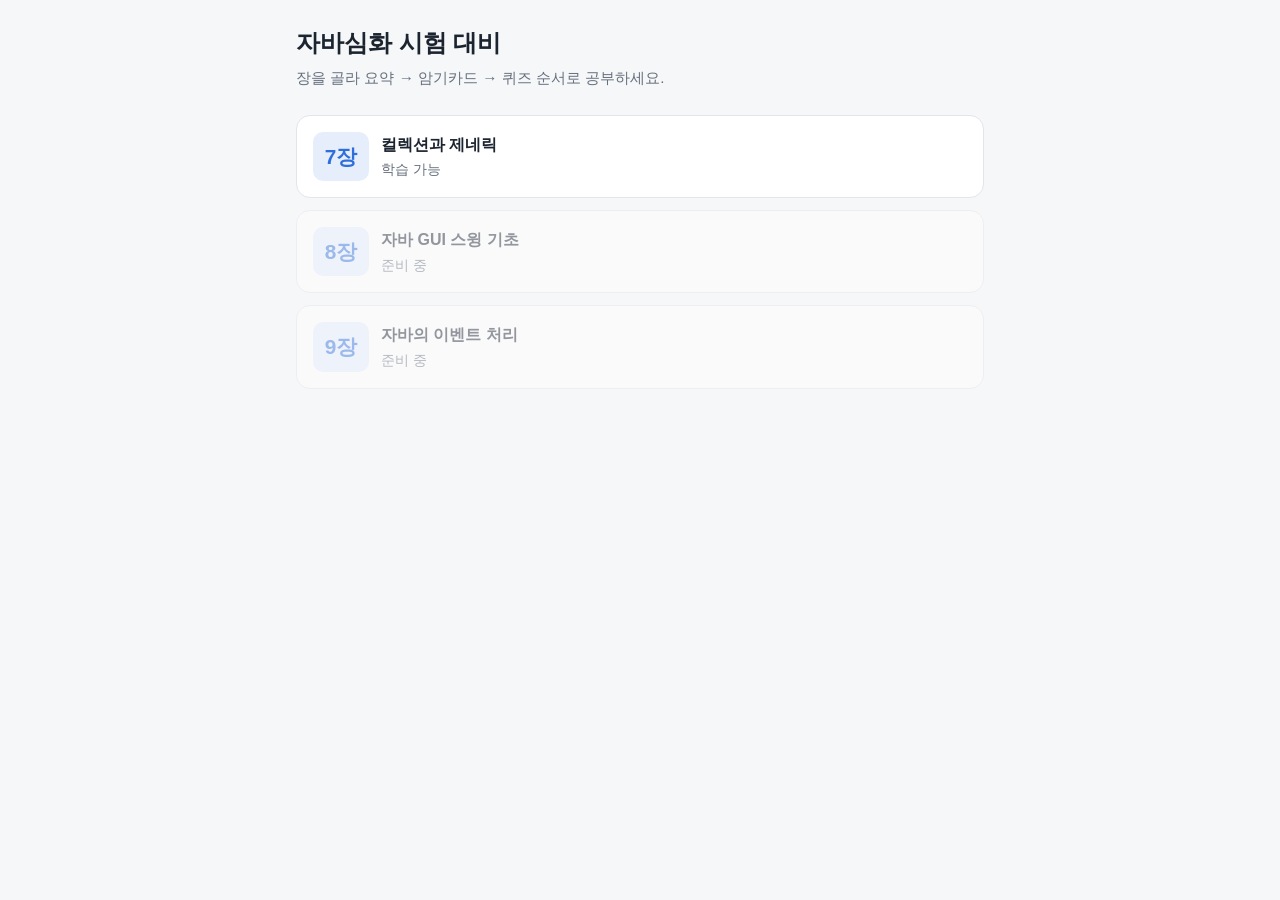
==== index.html @ 62d4d0a3 "Add Java advanced exam study site with chapter 7 (collections & generics) Co-Authored-By: Claude Opu" ====
<!doctype html>
<html lang="ko">
<head>
<meta charset="utf-8">
<meta name="viewport" content="width=device-width, initial-scale=1, viewport-fit=cover">
<meta name="theme-color" content="#1f2a37">
<title>자바심화 시험 대비</title>
<link rel="stylesheet" href="style.css">
</head>
<body>
<header class="top">
  <h1>자바심화 시험 대비</h1>
  <p class="sub">장을 골라 요약 → 암기카드 → 퀴즈 순서로 공부하세요.</p>
</header>
<main id="home" class="wrap"></main>
<script src="data/chapters.js"></script>
<script>
  const home = document.getElementById('home');
  home.innerHTML = window.CHAPTER_LIST.map(c => {
    const ready = c.ready;
    const wrong = (() => { try { return Object.keys(JSON.parse(localStorage.getItem('wrong-' + c.id) || '{}')).length; } catch { return 0; } })();
    return `<a class="chapter ${ready ? '' : 'disabled'}" ${ready ? `href="chapter.html?ch=${c.id}"` : ''}>
      <span class="num">${c.no}장</span>
      <span class="ctitle">${c.title}</span>
      <span class="meta">${ready ? (wrong ? `오답 ${wrong}개` : '학습 가능') : '준비 중'}</span>
    </a>`;
  }).join('');
</script>
</body>
</html>
---- style.css ----
:root {
  --bg: #f6f7f9; --card: #ffffff; --text: #1c2430; --muted: #66707d; --line: #e2e5ea;
  --accent: #2f6fdb; --accent-soft: #e6eefc; --good: #1f9d55; --good-soft: #e3f6ea;
  --bad: #d64545; --bad-soft: #fde8e8; --prof: #c2410c; --prof-soft: #fff1e6;
  --code-bg: #f1f3f6;
}
@media (prefers-color-scheme: dark) {
  :root {
    --bg: #12161c; --card: #1b2129; --text: #e6e9ee; --muted: #9aa4b2; --line: #2b333e;
    --accent: #6c9ef8; --accent-soft: #1f2c44; --good: #4ade80; --good-soft: #15301f;
    --bad: #f87171; --bad-soft: #3a1a1a; --prof: #fb923c; --prof-soft: #3a2414;
    --code-bg: #0f1318;
  }
}
* { box-sizing: border-box; }
html { -webkit-text-size-adjust: 100%; }
body {
  margin: 0; background: var(--bg); color: var(--text);
  font-family: -apple-system, BlinkMacSystemFont, "Apple SD Gothic Neo", "Malgun Gothic", "Noto Sans KR", sans-serif;
  line-height: 1.6; font-size: 16px;
}
a { color: var(--accent); }
.wrap { max-width: 720px; margin: 0 auto; padding: 16px 16px 96px; }
.top { padding: 24px 16px 8px; max-width: 720px; margin: 0 auto; }
.top h1 { margin: 0; font-size: 1.5rem; }
.sub { margin: 4px 0 0; color: var(--muted); font-size: .95rem; }

/* 홈 */
.chapter {
  display: grid; grid-template-columns: auto 1fr; gap: 2px 12px; align-items: center;
  background: var(--card); border: 1px solid var(--line); border-radius: 14px;
  padding: 16px; margin-bottom: 12px; text-decoration: none; color: var(--text);
}
.chapter .num { grid-row: span 2; font-weight: 800; font-size: 1.3rem; color: var(--accent);
  background: var(--accent-soft); border-radius: 10px; padding: 8px 10px; min-width: 56px; text-align: center; }
.chapter .ctitle { font-weight: 700; }
.chapter .meta { color: var(--muted); font-size: .85rem; }
.chapter.disabled { opacity: .45; pointer-events: none; }

/* 장 헤더 + 탭 */
.chead { position: sticky; top: 0; z-index: 5; background: var(--bg); border-bottom: 1px solid var(--line); }
.chead .bar { max-width: 720px; margin: 0 auto; padding: 10px 16px 0; display: flex; align-items: center; gap: 10px; }
.chead .back { text-decoration: none; font-size: 1.3rem; padding: 4px 8px 4px 0; }
.chead h1 { font-size: 1.1rem; margin: 0; white-space: nowrap; overflow: hidden; text-overflow: ellipsis; }
.tabs { max-width: 720px; margin: 0 auto; display: flex; padding: 0 8px; }
.tabs button {
  flex: 1; background: none; border: 0; color: var(--muted); font: inherit; font-size: .95rem;
  padding: 12px 4px; border-bottom: 3px solid transparent; cursor: pointer;
}
.tabs button.on { color: var(--accent); border-bottom-color: var(--accent); font-weight: 700; }

/* 요약 */
.toolbar { display: flex; gap: 8px; flex-wrap: wrap; margin-bottom: 12px; }
.chip {
  border: 1px solid var(--line); background: var(--card); color: var(--text); border-radius: 999px;
  padding: 6px 12px; font: inherit; font-size: .85rem; cursor: pointer;
}
.chip.on { background: var(--prof-soft); border-color: var(--prof); color: var(--prof); font-weight: 700; }
.sec { background: var(--card); border: 1px solid var(--line); border-radius: 14px; margin-bottom: 12px; overflow: hidden; }
.sec > summary { list-style: none; padding: 14px 16px; font-weight: 700; cursor: pointer; display: flex; gap: 8px; align-items: center; }
.sec > summary::-webkit-details-marker { display: none; }
.sec > summary::after { content: "▾"; margin-left: auto; color: var(--muted); transition: transform .2s; }
.sec:not([open]) > summary::after { transform: rotate(-90deg); }
.sec .body { padding: 0 16px 14px; }
.sec .body p { margin: 8px 0; }
.sec .body ul { padding-left: 20px; margin: 8px 0; }
.sec .body li { margin: 4px 0; }
.prof {
  display: inline-block; background: var(--prof-soft); color: var(--prof); border: 1px solid var(--prof);
  border-radius: 6px; padding: 0 6px; font-size: .78rem; font-weight: 700; white-space: nowrap; vertical-align: 1px;
}
.trap { background: var(--bad-soft); border-left: 4px solid var(--bad); padding: 8px 12px; border-radius: 6px; margin: 8px 0; }
.tip { background: var(--accent-soft); border-left: 4px solid var(--accent); padding: 8px 12px; border-radius: 6px; margin: 8px 0; }
pre {
  background: var(--code-bg); border: 1px solid var(--line); border-radius: 10px; padding: 10px 12px;
  overflow-x: auto; font-size: .82rem; line-height: 1.5; margin: 8px 0;
}
code { font-family: ui-monospace, "Cascadia Code", Consolas, "D2Coding", monospace; }
:not(pre) > code { background: var(--code-bg); padding: 1px 5px; border-radius: 5px; font-size: .88em; }
/* 좁은 화면에서 설명 칸이 밀려나지 않도록 행을 세로로 쌓는다 */
table.m, table.m tbody, table.m tr, table.m td { display: block; width: 100%; }
table.m { font-size: .88rem; margin: 8px 0; }
table.m tr:first-child { display: none; }
table.m tr { border-bottom: 1px solid var(--line); padding: 8px 6px; }
table.m td { padding: 1px 0; }
table.m td:first-child code { font-weight: 700; }
table.m tr.hl { background: var(--prof-soft); border-radius: 8px; }

/* 플래시카드 */
.flash { perspective: 1000px; margin: 8px 0 16px; }
.fcard {
  position: relative; min-height: 240px; cursor: pointer; transform-style: preserve-3d; transition: transform .35s;
}
.fcard.flip { transform: rotateY(180deg); }
.face {
  position: absolute; inset: 0; backface-visibility: hidden; -webkit-backface-visibility: hidden;
  background: var(--card); border: 1px solid var(--line); border-radius: 16px; padding: 20px;
  display: flex; flex-direction: column; justify-content: center; align-items: center; text-align: center; gap: 10px;
}
.face.back { transform: rotateY(180deg); }
.face .q { font-size: 1.1rem; font-weight: 700; }
.face .a { font-family: ui-monospace, Consolas, monospace; font-size: 1rem; color: var(--accent); word-break: break-word; }
.face .hint { color: var(--muted); font-size: .8rem; }
.row { display: flex; gap: 8px; }
.btn {
  flex: 1; border: 1px solid var(--line); background: var(--card); color: var(--text); border-radius: 12px;
  padding: 14px; font: inherit; font-weight: 600; cursor: pointer;
}
.btn.primary { background: var(--accent); border-color: var(--accent); color: #fff; }
.counter { text-align: center; color: var(--muted); font-size: .9rem; }

/* 퀴즈 */
.qcard { background: var(--card); border: 1px solid var(--line); border-radius: 16px; padding: 16px; }
.qtype { font-size: .78rem; color: var(--muted); display: flex; gap: 6px; align-items: center; margin-bottom: 6px; }
.qtext { font-weight: 700; margin: 0 0 8px; }
.choices { display: grid; gap: 8px; margin-top: 10px; }
.choice {
  text-align: left; border: 1px solid var(--line); background: var(--bg); color: var(--text); border-radius: 12px;
  padding: 12px 14px; font: inherit; cursor: pointer; white-space: pre-wrap;
}
.choice.mono { font-family: ui-monospace, Consolas, monospace; font-size: .9rem; }
.choice.correct { background: var(--good-soft); border-color: var(--good); }
.choice.wrong { background: var(--bad-soft); border-color: var(--bad); }
.choice:disabled { cursor: default; }
.explain { margin-top: 12px; padding: 10px 12px; border-radius: 10px; background: var(--accent-soft); font-size: .92rem; }
.explain.bad { background: var(--bad-soft); }
.progress { height: 6px; background: var(--line); border-radius: 99px; overflow: hidden; margin-bottom: 12px; }
.progress > div { height: 100%; background: var(--accent); transition: width .2s; }
.score { text-align: center; padding: 24px 8px; }
.score .big { font-size: 2.4rem; font-weight: 800; }
.empty { text-align: center; color: var(--muted); padding: 32px 8px; }
.wrong-item { background: var(--card); border: 1px solid var(--line); border-radius: 12px; padding: 12px 14px; margin-bottom: 10px; }
.wrong-item .ans { color: var(--good); font-weight: 700; }
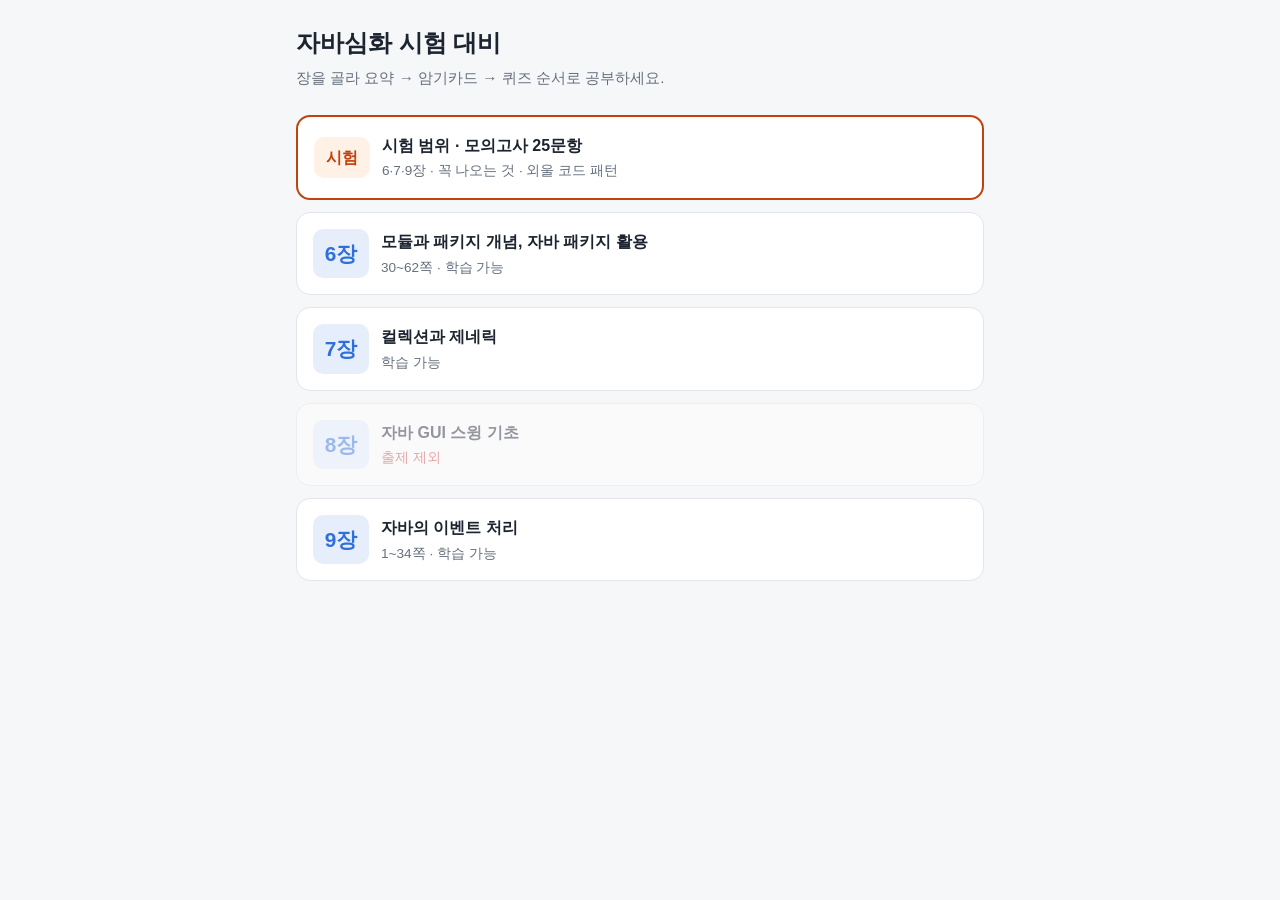
==== commit ddb24ad0: "Add chapters 6 and 9, exam page with 25-question mock test - Shared quiz engine (quiz.js) with code-" ====
--- a/index.html
+++ b/index.html
@@ -16,13 +16,18 @@
 <script src="data/chapters.js"></script>
 <script>
   const home = document.getElementById('home');
-  home.innerHTML = window.CHAPTER_LIST.map(c => {
+  home.innerHTML = `<a class="chapter exam" href="exam.html">
+      <span class="num">시험</span>
+      <span class="ctitle">시험 범위 · 모의고사 25문항</span>
+      <span class="meta">6·7·9장 · 꼭 나오는 것 · 외울 코드 패턴</span>
+    </a>` + window.CHAPTER_LIST.map(c => {
     const ready = c.ready;
     const wrong = (() => { try { return Object.keys(JSON.parse(localStorage.getItem('wrong-' + c.id) || '{}')).length; } catch { return 0; } })();
-    return `<a class="chapter ${ready ? '' : 'disabled'}" ${ready ? `href="chapter.html?ch=${c.id}"` : ''}>
+    const status = c.excluded ? '출제 제외' : ready ? (wrong ? `오답 ${wrong}개` : '학습 가능') : '준비 중';
+    return `<a class="chapter ${ready ? '' : 'disabled'} ${c.excluded ? 'excluded' : ''}" ${ready ? `href="chapter.html?ch=${c.id}"` : ''}>
       <span class="num">${c.no}장</span>
       <span class="ctitle">${c.title}</span>
-      <span class="meta">${ready ? (wrong ? `오답 ${wrong}개` : '학습 가능') : '준비 중'}</span>
+      <span class="meta">${c.pages ? c.pages + ' · ' : ''}${status}</span>
     </a>`;
   }).join('');
 </script>
--- a/style.css
+++ b/style.css
@@ -131,3 +131,35 @@
 .empty { text-align: center; color: var(--muted); padding: 32px 8px; }
 .wrong-item { background: var(--card); border: 1px solid var(--line); border-radius: 12px; padding: 12px 14px; margin-bottom: 10px; }
 .wrong-item .ans { color: var(--good); font-weight: 700; }
+
+/* 코드 빈칸 / 단답형 */
+.sec { scroll-margin-top: 110px; }
+pre.codeq { font-size: .8rem; line-height: 2; white-space: pre; }
+.bnum { color: var(--prof); font-weight: 700; margin-right: 2px; }
+.bin, .sin {
+  font: inherit; font-family: ui-monospace, "Cascadia Code", Consolas, monospace; color: var(--text);
+  background: var(--card); border: 1px solid var(--accent); border-radius: 6px; padding: 1px 4px;
+}
+.bin { font-size: .8rem; min-width: 4ch; }
+.sin { width: 100%; font-size: 1rem; padding: 10px 12px; border-radius: 10px; }
+.bin.ok, .sin.ok { border-color: var(--good); background: var(--good-soft); }
+.bin.no, .sin.no { border-color: var(--bad); background: var(--bad-soft); text-decoration: line-through; }
+.fix { color: var(--good); font-weight: 700; margin-left: 4px; }
+.fill { color: var(--good); font-weight: 700; background: var(--good-soft); border-radius: 4px; padding: 0 3px; }
+
+/* 홈: 시험 범위 카드, 출제 제외 장 */
+.chapter.exam { border: 2px solid var(--prof); }
+.chapter.exam .num { color: var(--prof); background: var(--prof-soft); font-size: 1rem; }
+.chapter.excluded .meta { color: var(--bad); }
+
+/* 시험 범위 페이지 */
+.box { background: var(--card); border: 1px solid var(--line); border-radius: 14px; padding: 14px 16px; margin-bottom: 12px; }
+.box h2 { font-size: 1.05rem; margin: 0 0 6px; }
+.box ul { padding-left: 20px; margin: 6px 0; }
+.box li { margin: 4px 0; }
+.must { color: var(--prof); font-weight: 700; }
+.maybe { color: var(--muted); }
+.typebar { display: grid; gap: 4px; margin: 12px 0; text-align: left; font-size: .9rem; }
+b.pb { color: var(--prof); }
+.legend { font-size: .85rem; color: var(--muted); }
+.legend b.pb { font-weight: 700; }
